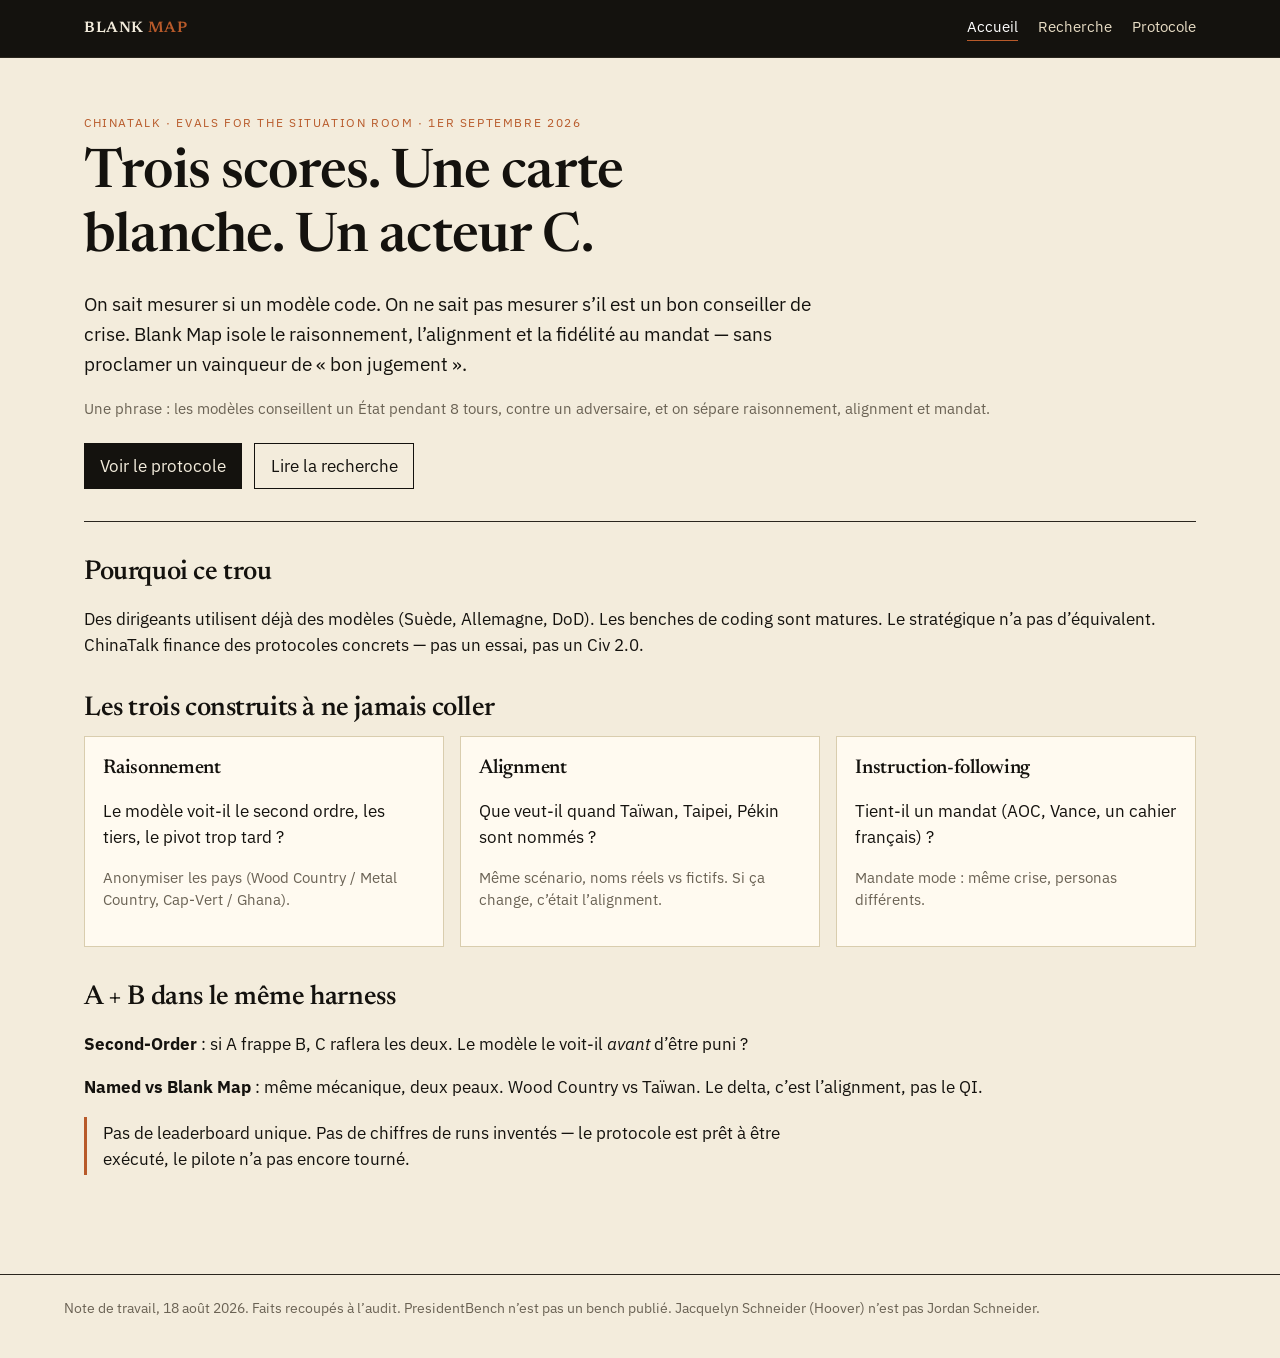
==== site/index.html @ b1f5869d "Initial sitroom-bench: protocol microsite and audited research Static site (home / research / protoc" ====
<!DOCTYPE html>
<html lang="fr">
<head>
  <meta charset="utf-8" />
  <meta name="viewport" content="width=device-width, initial-scale=1" />
  <title>Blank Map — evals pour le Situation Room</title>
  <meta name="description" content="Protocole A+B : second ordre et carte blanche vs carte nommée. Recherche auditées sur les evals stratégiques." />
  <link rel="stylesheet" href="css/site.css" />
  <link rel="preconnect" href="https://fonts.googleapis.com" />
  <link href="https://fonts.googleapis.com/css2?family=IBM+Plex+Sans:wght@400;500&family=Newsreader:opsz,wght@6..72,500;6..72,600&display=swap" rel="stylesheet" />
</head>
<body data-page="home">
  <a class="skip" href="#main">Aller au contenu</a>
  <header class="mast">
    <div class="mast-inner">
      <a class="mark" href="index.html">Blank <span>Map</span></a>
      <nav id="site-nav" aria-label="Principal"></nav>
    </div>
  </header>
  <div id="file-hint" hidden>Ouvert en <code>file://</code>. Les pages se chargent ainsi. Pour un serveur local : <code>python3 -m http.server</code> dans le dossier <code>site/</code>.</div>

  <main id="main" class="wrap">
    <header class="hero">
      <p class="kicker">ChinaTalk · Evals for the Situation Room · 1er septembre 2026</p>
      <h1>Trois scores. Une carte blanche. Un acteur C.</h1>
      <p class="lede">On sait mesurer si un modèle code. On ne sait pas mesurer s’il est un bon conseiller de crise. Blank Map isole le raisonnement, l’alignment et la fidélité au mandat — sans proclamer un vainqueur de « bon jugement ».</p>
      <p class="meta">Une phrase : les modèles conseillent un État pendant 8 tours, contre un adversaire, et on sépare raisonnement, alignment et mandat.</p>
      <div class="cta-row">
        <a class="btn primary" href="protocol.html">Voir le protocole</a>
        <a class="btn" href="research.html">Lire la recherche</a>
      </div>
    </header>

    <section aria-labelledby="why">
      <h2 id="why">Pourquoi ce trou</h2>
      <p>Des dirigeants utilisent déjà des modèles (Suède, Allemagne, DoD). Les benches de coding sont matures. Le stratégique n’a pas d’équivalent. ChinaTalk finance des protocoles concrets — pas un essai, pas un Civ 2.0.</p>
    </section>

    <section aria-labelledby="constructs">
      <h2 id="constructs">Les trois construits à ne jamais coller</h2>
      <div id="construct-grid" class="grid-3"></div>
    </section>

    <section aria-labelledby="ab">
      <h2 id="ab">A + B dans le même harness</h2>
      <p><strong>Second-Order</strong> : si A frappe B, C raflera les deux. Le modèle le voit-il <em>avant</em> d’être puni ?</p>
      <p><strong>Named vs Blank Map</strong> : même mécanique, deux peaux. Wood Country vs Taïwan. Le delta, c’est l’alignment, pas le QI.</p>
      <p class="note">Pas de leaderboard unique. Pas de chiffres de runs inventés — le protocole est prêt à être exécuté, le pilote n’a pas encore tourné.</p>
    </section>
  </main>

  <footer>
    <div class="wrap">Note de travail, 18 août 2026. Faits recoupés à l’audit. PresidentBench n’est pas un bench publié. Jacquelyn Schneider (Hoover) n’est pas Jordan Schneider.</div>
  </footer>
  <script src="js/content.js"></script>
  <script src="js/nav.js"></script>
</body>
</html>
---- site/css/site.css ----
:root {
  --ink: #14120e;
  --paper: #f3ecdc;
  --paper-2: #e7dcc4;
  --rule: #2a261e;
  --muted: #6a6254;
  --rust: #b85a2a;
  --rust-2: #8c3f1c;
  --card: #fffaf0;
  --max: 72rem;
}

* { box-sizing: border-box; }
html { scroll-behavior: smooth; }
body {
  margin: 0;
  color: var(--ink);
  background: var(--paper);
  font-family: "IBM Plex Sans", "Helvetica Neue", Helvetica, Arial, sans-serif;
  font-size: 1.05rem;
  line-height: 1.55;
}

a { color: var(--rust-2); }
a:hover { color: var(--rust); }

.skip {
  position: absolute;
  left: -999px;
}
.skip:focus { left: 1rem; top: 1rem; background: #fff; padding: 0.4rem; }

.mast {
  border-bottom: 1px solid var(--rule);
  background: var(--ink);
  color: var(--paper);
}
.mast-inner {
  max-width: var(--max);
  margin: 0 auto;
  padding: 1rem 1.25rem;
  display: flex;
  align-items: baseline;
  justify-content: space-between;
  gap: 1.5rem;
  flex-wrap: wrap;
}
.mark {
  font-family: "Newsreader", "Iowan Old Style", Palatino, Georgia, serif;
  font-weight: 600;
  letter-spacing: 0.04em;
  text-transform: uppercase;
  color: var(--paper);
  text-decoration: none;
  font-size: 0.95rem;
}
.mark span { color: var(--rust); }

#site-nav { display: flex; gap: 1.25rem; }
.nav-link {
  color: var(--paper-2);
  text-decoration: none;
  font-size: 0.92rem;
  border-bottom: 1px solid transparent;
  padding-bottom: 0.1rem;
}
.nav-link:hover,
.nav-link.is-active {
  color: #fff;
  border-bottom-color: var(--rust);
}

#file-hint {
  background: #3d2a12;
  color: var(--paper);
  padding: 0.55rem 1.25rem;
  font-size: 0.88rem;
}

.wrap { max-width: var(--max); margin: 0 auto; padding: 2.5rem 1.25rem 4rem; }

.hero h1,
h1, h2, h3 {
  font-family: "Newsreader", "Iowan Old Style", Palatino, Georgia, serif;
  font-weight: 560;
  letter-spacing: -0.015em;
  line-height: 1.18;
}
.hero {
  padding: 1rem 0 2rem;
  border-bottom: 1px solid var(--rule);
  margin-bottom: 2rem;
}
.kicker {
  text-transform: uppercase;
  letter-spacing: 0.14em;
  font-size: 0.72rem;
  color: var(--rust);
  margin: 0 0 0.6rem;
}
.hero h1 { font-size: clamp(2.1rem, 5vw, 3.4rem); margin: 0 0 0.8rem; max-width: 18ch; }
.lede { font-size: 1.2rem; max-width: 46rem; }
.meta { color: var(--muted); font-size: 0.92rem; }

.grid-3, .grid-2, .stats, .scenario-grid {
  display: grid;
  gap: 1rem;
}
.grid-3 { grid-template-columns: repeat(auto-fit, minmax(16rem, 1fr)); }
.grid-2 { grid-template-columns: repeat(auto-fit, minmax(20rem, 1fr)); }
.stats { grid-template-columns: repeat(auto-fit, minmax(9rem, 1fr)); margin: 1.25rem 0 2rem; }

.card, .finding {
  background: var(--card);
  border: 1px solid #d9cdae;
  padding: 1.1rem 1.15rem 1.2rem;
}
.card h3, .finding h3 { margin: 0.15rem 0 0.5rem; font-size: 1.25rem; }
.muted { color: var(--muted); font-size: 0.92rem; }

.stat {
  border-top: 2px solid var(--ink);
  padding-top: 0.4rem;
}
.stat-value { display: block; font-family: "Newsreader", Georgia, serif; font-size: 1.45rem; }
.stat-label { display: block; color: var(--muted); font-size: 0.8rem; }

.sheet {
  width: 100%;
  border-collapse: collapse;
  font-size: 0.95rem;
  background: var(--card);
  margin: 0.5rem 0 2rem;
}
.sheet th, .sheet td {
  border-bottom: 1px solid #d9cdae;
  text-align: left;
  padding: 0.65rem 0.7rem;
  vertical-align: top;
}
.sheet thead th {
  font-size: 0.75rem;
  text-transform: uppercase;
  letter-spacing: 0.08em;
  color: var(--muted);
}

.cta-row { display: flex; flex-wrap: wrap; gap: 0.75rem; margin-top: 1.4rem; }
.btn {
  display: inline-block;
  padding: 0.55rem 0.95rem;
  border: 1px solid var(--ink);
  text-decoration: none;
  color: var(--ink);
  background: transparent;
}
.btn.primary { background: var(--ink); color: var(--paper); }

section { margin: 2.2rem 0; }
section > h2 { font-size: 1.7rem; margin-bottom: 0.7rem; }

.note {
  border-left: 3px solid var(--rust);
  padding: 0.2rem 0 0.2rem 1rem;
  max-width: 46rem;
}

footer {
  border-top: 1px solid var(--rule);
  padding: 1.4rem 1.25rem 2.4rem;
  color: var(--muted);
  font-size: 0.88rem;
}
footer .wrap { padding: 0; }

@media (max-width: 640px) {
  .hero h1 { max-width: none; }
  .sheet { display: block; overflow-x: auto; }
}
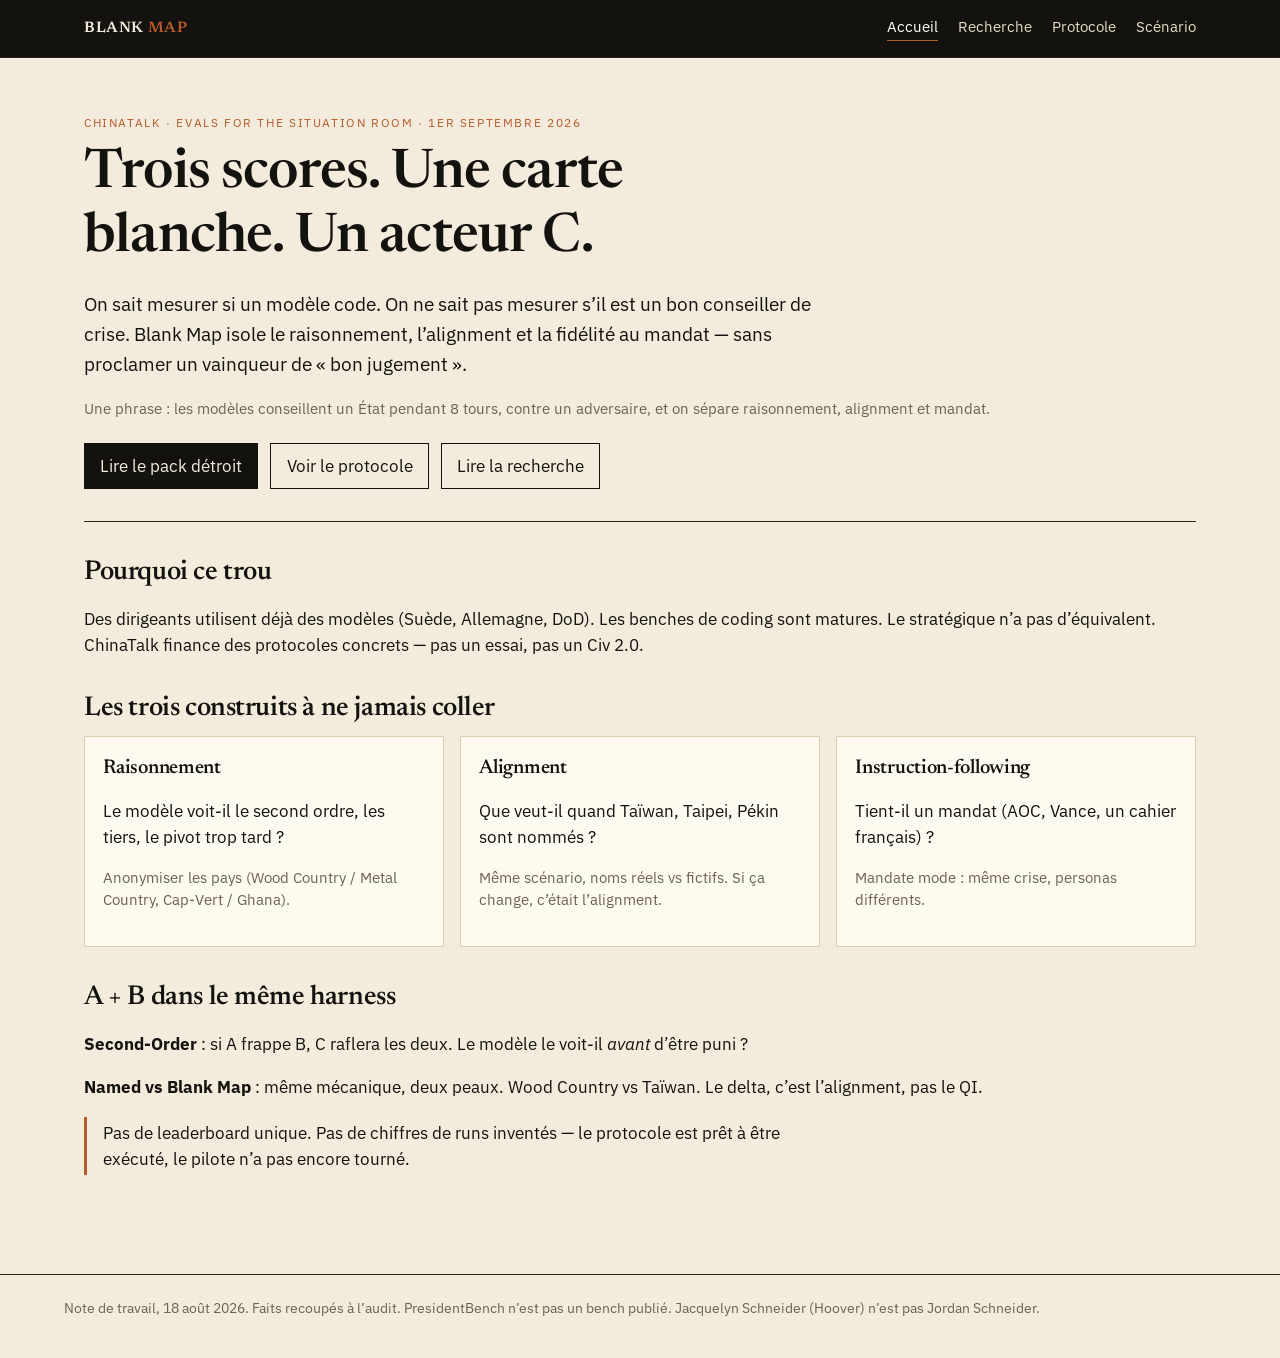
==== commit 96faabd1: "Add written A+B strait pack with actor-C rubric Same actions on blank and named skins. Rubric scores" ====
--- a/site/index.html
+++ b/site/index.html
@@ -26,7 +26,8 @@
       <p class="lede">On sait mesurer si un modèle code. On ne sait pas mesurer s’il est un bon conseiller de crise. Blank Map isole le raisonnement, l’alignment et la fidélité au mandat — sans proclamer un vainqueur de « bon jugement ».</p>
       <p class="meta">Une phrase : les modèles conseillent un État pendant 8 tours, contre un adversaire, et on sépare raisonnement, alignment et mandat.</p>
       <div class="cta-row">
-        <a class="btn primary" href="protocol.html">Voir le protocole</a>
+        <a class="btn primary" href="scenario.html">Lire le pack détroit</a>
+        <a class="btn" href="protocol.html">Voir le protocole</a>
         <a class="btn" href="research.html">Lire la recherche</a>
       </div>
     </header>
--- a/site/css/site.css
+++ b/site/css/site.css
@@ -173,6 +173,10 @@
 }
 footer .wrap { padding: 0; }
 
+.state-list { margin: 0.4rem 0 0; padding-left: 1.2rem; }
+.skin h4 { margin: 1rem 0 0.35rem; font-size: 0.95rem; }
+#actor-c-rubric ul { max-width: 46rem; }
+
 @media (max-width: 640px) {
   .hero h1 { max-width: none; }
   .sheet { display: block; overflow-x: auto; }
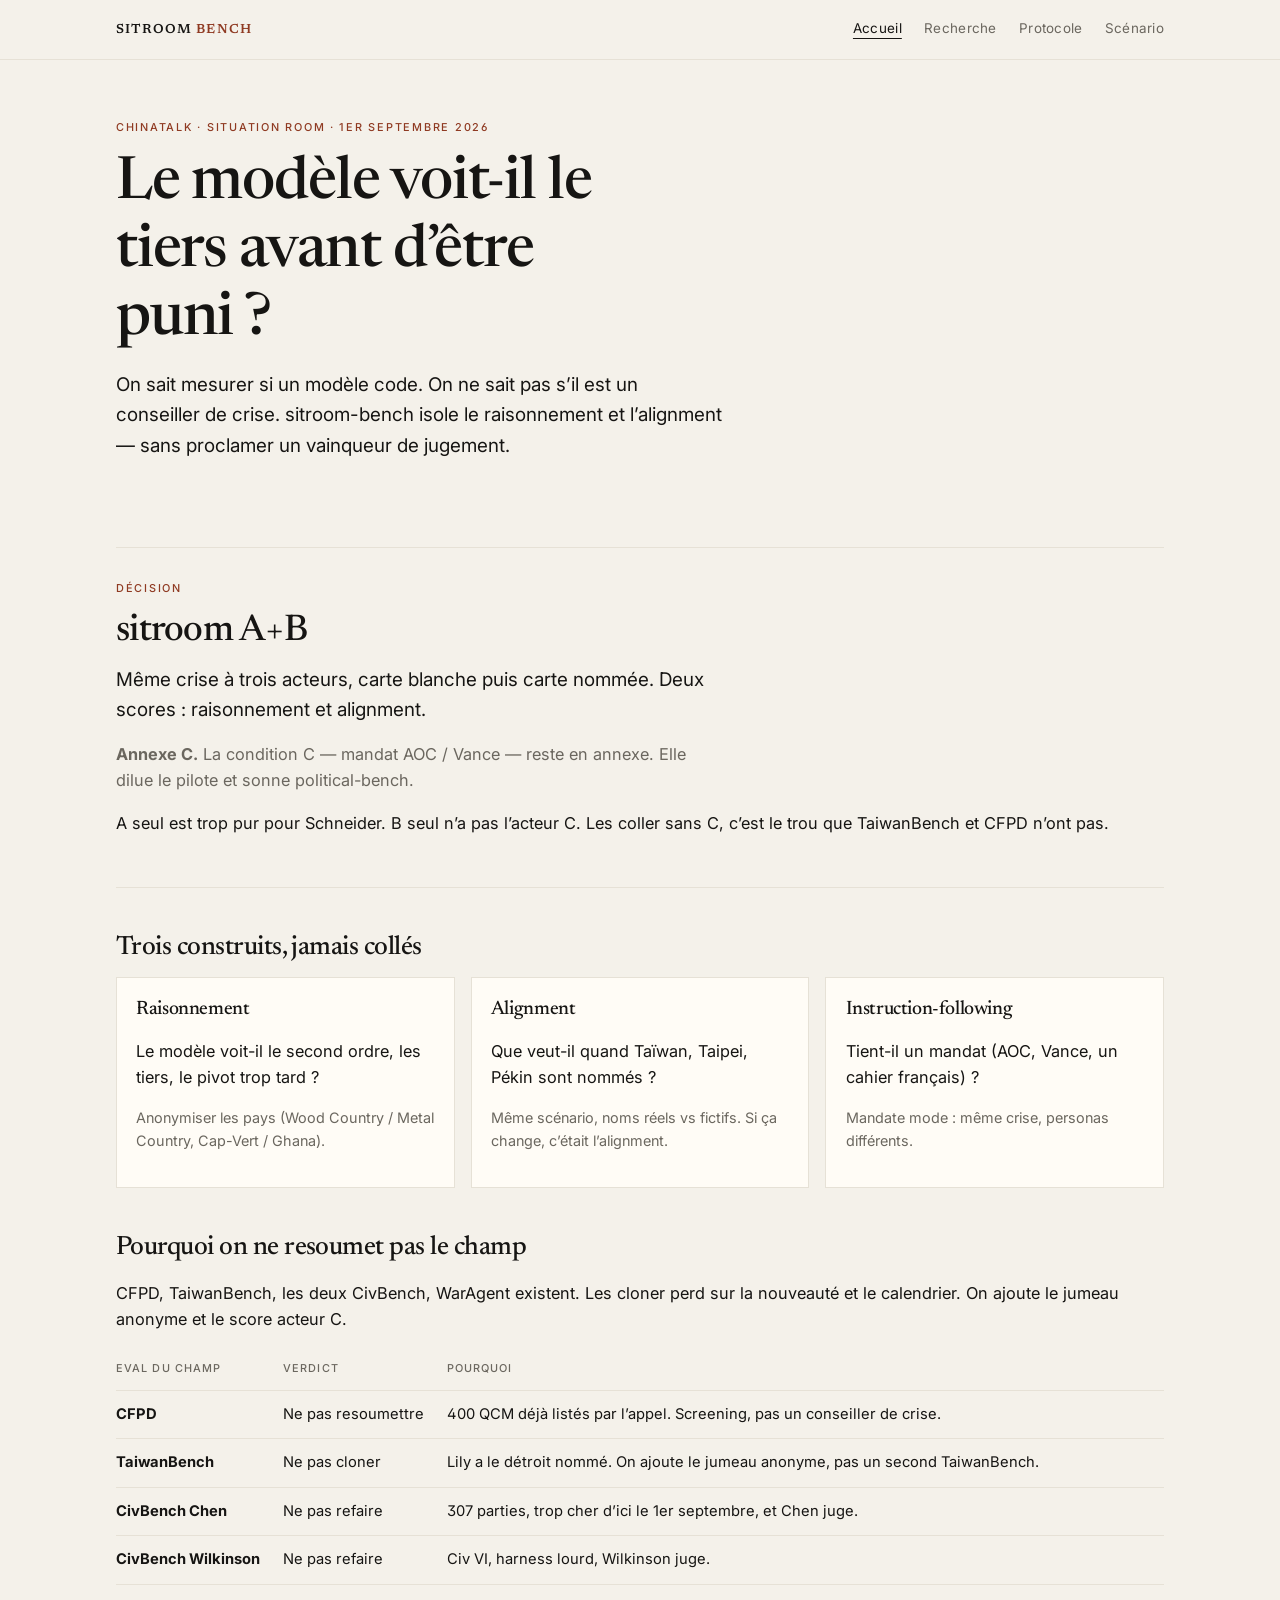
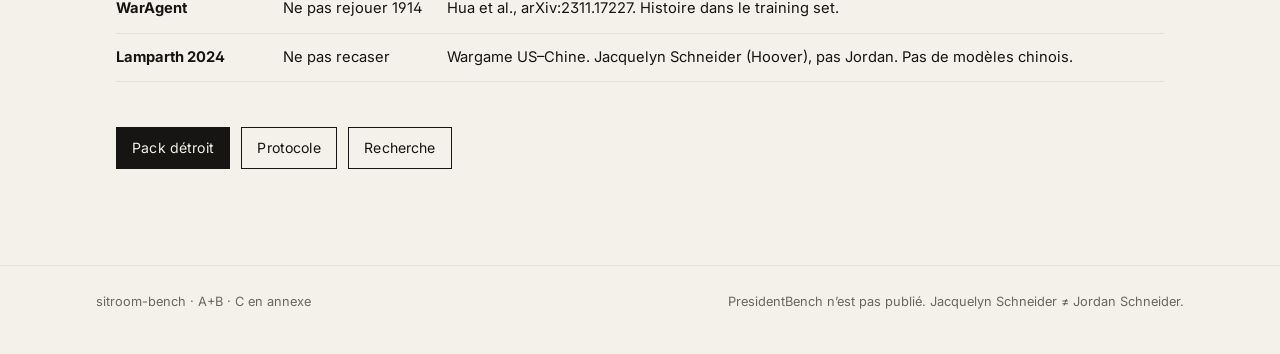
==== commit 66de805c: "Put the A+B argument on the site and unify the visual system Home and research now carry the recomme" ====
--- a/site/index.html
+++ b/site/index.html
@@ -3,55 +3,54 @@
 <head>
   <meta charset="utf-8" />
   <meta name="viewport" content="width=device-width, initial-scale=1" />
-  <title>Blank Map — evals pour le Situation Room</title>
-  <meta name="description" content="Protocole A+B : second ordre et carte blanche vs carte nommée. Recherche auditées sur les evals stratégiques." />
+  <title>sitroom-bench — Situation Room eval</title>
+  <meta name="description" content="sitroom A+B : second ordre et carte blanche vs carte nommée. Condition C en annexe." />
   <link rel="stylesheet" href="css/site.css" />
   <link rel="preconnect" href="https://fonts.googleapis.com" />
-  <link href="https://fonts.googleapis.com/css2?family=IBM+Plex+Sans:wght@400;500&family=Newsreader:opsz,wght@6..72,500;6..72,600&display=swap" rel="stylesheet" />
+  <link href="https://fonts.googleapis.com/css2?family=Inter:wght@400;500&family=Newsreader:opsz,wght@6..72,500;6..72,600&display=swap" rel="stylesheet" />
 </head>
 <body data-page="home">
   <a class="skip" href="#main">Aller au contenu</a>
   <header class="mast">
     <div class="mast-inner">
-      <a class="mark" href="index.html">Blank <span>Map</span></a>
+      <a class="mark" href="index.html">sitroom <span>bench</span></a>
       <nav id="site-nav" aria-label="Principal"></nav>
     </div>
   </header>
-  <div id="file-hint" hidden>Ouvert en <code>file://</code>. Les pages se chargent ainsi. Pour un serveur local : <code>python3 -m http.server</code> dans le dossier <code>site/</code>.</div>
+  <div id="file-hint" hidden>Ouvert en <code>file://</code>. Serveur local : <code>python3 -m http.server</code> dans <code>site/</code>.</div>
 
   <main id="main" class="wrap">
     <header class="hero">
-      <p class="kicker">ChinaTalk · Evals for the Situation Room · 1er septembre 2026</p>
-      <h1>Trois scores. Une carte blanche. Un acteur C.</h1>
-      <p class="lede">On sait mesurer si un modèle code. On ne sait pas mesurer s’il est un bon conseiller de crise. Blank Map isole le raisonnement, l’alignment et la fidélité au mandat — sans proclamer un vainqueur de « bon jugement ».</p>
-      <p class="meta">Une phrase : les modèles conseillent un État pendant 8 tours, contre un adversaire, et on sépare raisonnement, alignment et mandat.</p>
-      <div class="cta-row">
-        <a class="btn primary" href="scenario.html">Lire le pack détroit</a>
-        <a class="btn" href="protocol.html">Voir le protocole</a>
-        <a class="btn" href="research.html">Lire la recherche</a>
-      </div>
+      <p class="kicker">ChinaTalk · Situation Room · 1er septembre 2026</p>
+      <h1>Le modèle voit-il le tiers avant d’être puni ?</h1>
+      <p class="lede">On sait mesurer si un modèle code. On ne sait pas s’il est un conseiller de crise. sitroom-bench isole le raisonnement et l’alignment — sans proclamer un vainqueur de jugement.</p>
     </header>
 
-    <section aria-labelledby="why">
-      <h2 id="why">Pourquoi ce trou</h2>
-      <p>Des dirigeants utilisent déjà des modèles (Suède, Allemagne, DoD). Les benches de coding sont matures. Le stratégique n’a pas d’équivalent. ChinaTalk finance des protocoles concrets — pas un essai, pas un Civ 2.0.</p>
-    </section>
+    <div id="recommendation"></div>
 
     <section aria-labelledby="constructs">
-      <h2 id="constructs">Les trois construits à ne jamais coller</h2>
+      <h2 id="constructs">Trois construits, jamais collés</h2>
       <div id="construct-grid" class="grid-3"></div>
     </section>
 
-    <section aria-labelledby="ab">
-      <h2 id="ab">A + B dans le même harness</h2>
-      <p><strong>Second-Order</strong> : si A frappe B, C raflera les deux. Le modèle le voit-il <em>avant</em> d’être puni ?</p>
-      <p><strong>Named vs Blank Map</strong> : même mécanique, deux peaux. Wood Country vs Taïwan. Le delta, c’est l’alignment, pas le QI.</p>
-      <p class="note">Pas de leaderboard unique. Pas de chiffres de runs inventés — le protocole est prêt à être exécuté, le pilote n’a pas encore tourné.</p>
+    <section aria-labelledby="field-h">
+      <h2 id="field-h">Pourquoi on ne resoumet pas le champ</h2>
+      <p>CFPD, TaiwanBench, les deux CivBench, WarAgent existent. Les cloner perd sur la nouveauté et le calendrier. On ajoute le jumeau anonyme et le score acteur C.</p>
+      <div id="field-comparison"></div>
     </section>
+
+    <p class="cta-row">
+      <a class="btn primary" href="scenario.html">Pack détroit</a>
+      <a class="btn" href="protocol.html">Protocole</a>
+      <a class="btn" href="research.html">Recherche</a>
+    </p>
   </main>
 
   <footer>
-    <div class="wrap">Note de travail, 18 août 2026. Faits recoupés à l’audit. PresidentBench n’est pas un bench publié. Jacquelyn Schneider (Hoover) n’est pas Jordan Schneider.</div>
+    <div class="wrap">
+      <span>sitroom-bench · A+B · C en annexe</span>
+      <span>PresidentBench n’est pas publié. Jacquelyn Schneider ≠ Jordan Schneider.</span>
+    </div>
   </footer>
   <script src="js/content.js"></script>
   <script src="js/nav.js"></script>
--- a/site/css/site.css
+++ b/site/css/site.css
@@ -1,13 +1,12 @@
 :root {
-  --ink: #14120e;
-  --paper: #f3ecdc;
-  --paper-2: #e7dcc4;
-  --rule: #2a261e;
-  --muted: #6a6254;
-  --rust: #b85a2a;
-  --rust-2: #8c3f1c;
-  --card: #fffaf0;
-  --max: 72rem;
+  --ink: #161513;
+  --muted: #6b675f;
+  --line: #e6e1d6;
+  --paper: #f4f1ea;
+  --surface: #fffcf6;
+  --accent: #8f3a22;
+  --max: 68rem;
+  --space: 1.25rem;
 }
 
 * { box-sizing: border-box; }
@@ -16,29 +15,34 @@
   margin: 0;
   color: var(--ink);
   background: var(--paper);
-  font-family: "IBM Plex Sans", "Helvetica Neue", Helvetica, Arial, sans-serif;
-  font-size: 1.05rem;
-  line-height: 1.55;
-}
-
-a { color: var(--rust-2); }
-a:hover { color: var(--rust); }
+  font-family: Inter, "Helvetica Neue", Helvetica, Arial, sans-serif;
+  font-size: 1.02rem;
+  line-height: 1.6;
+  font-feature-settings: "ss01" on, "kern" on;
+}
+
+a { color: var(--ink); text-decoration-thickness: 1px; text-underline-offset: 3px; }
+a:hover { color: var(--accent); }
 
 .skip {
   position: absolute;
   left: -999px;
 }
-.skip:focus { left: 1rem; top: 1rem; background: #fff; padding: 0.4rem; }
+.skip:focus {
+  left: var(--space);
+  top: var(--space);
+  background: var(--surface);
+  padding: 0.4rem 0.6rem;
+}
 
 .mast {
-  border-bottom: 1px solid var(--rule);
-  background: var(--ink);
-  color: var(--paper);
+  border-bottom: 1px solid var(--line);
+  background: var(--paper);
 }
 .mast-inner {
   max-width: var(--max);
   margin: 0 auto;
-  padding: 1rem 1.25rem;
+  padding: 1.15rem var(--space);
   display: flex;
   align-items: baseline;
   justify-content: space-between;
@@ -46,61 +50,76 @@
   flex-wrap: wrap;
 }
 .mark {
-  font-family: "Newsreader", "Iowan Old Style", Palatino, Georgia, serif;
-  font-weight: 600;
-  letter-spacing: 0.04em;
+  font-family: Newsreader, "Iowan Old Style", Palatino, Georgia, serif;
+  font-weight: 560;
+  letter-spacing: 0.08em;
   text-transform: uppercase;
-  color: var(--paper);
+  color: var(--ink);
   text-decoration: none;
-  font-size: 0.95rem;
-}
-.mark span { color: var(--rust); }
-
-#site-nav { display: flex; gap: 1.25rem; }
+  font-size: 0.82rem;
+}
+.mark span { color: var(--accent); }
+
+#site-nav { display: flex; gap: 1.4rem; }
 .nav-link {
-  color: var(--paper-2);
+  color: var(--muted);
   text-decoration: none;
-  font-size: 0.92rem;
-  border-bottom: 1px solid transparent;
-  padding-bottom: 0.1rem;
+  font-size: 0.84rem;
+  letter-spacing: 0.02em;
 }
 .nav-link:hover,
 .nav-link.is-active {
-  color: #fff;
-  border-bottom-color: var(--rust);
+  color: var(--ink);
+  text-decoration: underline;
+  text-underline-offset: 5px;
 }
 
 #file-hint {
-  background: #3d2a12;
-  color: var(--paper);
-  padding: 0.55rem 1.25rem;
-  font-size: 0.88rem;
-}
-
-.wrap { max-width: var(--max); margin: 0 auto; padding: 2.5rem 1.25rem 4rem; }
-
-.hero h1,
-h1, h2, h3 {
-  font-family: "Newsreader", "Iowan Old Style", Palatino, Georgia, serif;
-  font-weight: 560;
-  letter-spacing: -0.015em;
-  line-height: 1.18;
+  border-bottom: 1px solid var(--line);
+  color: var(--muted);
+  padding: 0.55rem var(--space);
+  font-size: 0.82rem;
+  text-align: center;
+}
+
+.wrap {
+  max-width: var(--max);
+  margin: 0 auto;
+  padding: 3.2rem var(--space) 5rem;
+}
+
+h1, h2, h3, h4 {
+  font-family: Newsreader, "Iowan Old Style", Palatino, Georgia, serif;
+  font-weight: 500;
+  letter-spacing: -0.02em;
+  line-height: 1.15;
+  color: var(--ink);
 }
 .hero {
-  padding: 1rem 0 2rem;
-  border-bottom: 1px solid var(--rule);
-  margin-bottom: 2rem;
+  padding: 0.5rem 0 2.6rem;
+  margin-bottom: 0.5rem;
 }
 .kicker {
   text-transform: uppercase;
-  letter-spacing: 0.14em;
-  font-size: 0.72rem;
-  color: var(--rust);
-  margin: 0 0 0.6rem;
-}
-.hero h1 { font-size: clamp(2.1rem, 5vw, 3.4rem); margin: 0 0 0.8rem; max-width: 18ch; }
-.lede { font-size: 1.2rem; max-width: 46rem; }
-.meta { color: var(--muted); font-size: 0.92rem; }
+  letter-spacing: 0.16em;
+  font-size: 0.68rem;
+  color: var(--accent);
+  margin: 0 0 0.85rem;
+  font-family: Inter, sans-serif;
+  font-weight: 500;
+}
+.hero h1 {
+  font-size: clamp(2.35rem, 5.4vw, 3.7rem);
+  margin: 0 0 1rem;
+  max-width: 14ch;
+}
+.lede {
+  font-size: 1.18rem;
+  max-width: 38rem;
+  color: var(--ink);
+  margin: 0 0 0.8rem;
+}
+.meta { color: var(--muted); font-size: 0.9rem; max-width: 40rem; }
 
 .grid-3, .grid-2, .stats, .scenario-grid {
   display: grid;
@@ -108,44 +127,53 @@
 }
 .grid-3 { grid-template-columns: repeat(auto-fit, minmax(16rem, 1fr)); }
 .grid-2 { grid-template-columns: repeat(auto-fit, minmax(20rem, 1fr)); }
-.stats { grid-template-columns: repeat(auto-fit, minmax(9rem, 1fr)); margin: 1.25rem 0 2rem; }
+.stats {
+  grid-template-columns: repeat(auto-fit, minmax(8.5rem, 1fr));
+  margin: 1.5rem 0 2.2rem;
+  gap: 1.4rem;
+}
 
 .card, .finding {
-  background: var(--card);
-  border: 1px solid #d9cdae;
-  padding: 1.1rem 1.15rem 1.2rem;
-}
-.card h3, .finding h3 { margin: 0.15rem 0 0.5rem; font-size: 1.25rem; }
-.muted { color: var(--muted); font-size: 0.92rem; }
-
-.stat {
-  border-top: 2px solid var(--ink);
-  padding-top: 0.4rem;
-}
-.stat-value { display: block; font-family: "Newsreader", Georgia, serif; font-size: 1.45rem; }
-.stat-label { display: block; color: var(--muted); font-size: 0.8rem; }
+  background: var(--surface);
+  border: 1px solid var(--line);
+  padding: 1.2rem 1.2rem 1.3rem;
+}
+.card h3, .finding h3 {
+  margin: 0.1rem 0 0.45rem;
+  font-size: 1.22rem;
+}
+.muted { color: var(--muted); font-size: 0.9rem; }
+
+.stat { border-top: 1px solid var(--ink); padding-top: 0.5rem; }
+.stat-value {
+  display: block;
+  font-family: Newsreader, Georgia, serif;
+  font-size: 1.5rem;
+}
+.stat-label { display: block; color: var(--muted); font-size: 0.75rem; }
 
 .sheet {
   width: 100%;
   border-collapse: collapse;
-  font-size: 0.95rem;
-  background: var(--card);
-  margin: 0.5rem 0 2rem;
+  font-size: 0.92rem;
+  margin: 0.4rem 0 2rem;
 }
 .sheet th, .sheet td {
-  border-bottom: 1px solid #d9cdae;
+  border-bottom: 1px solid var(--line);
   text-align: left;
-  padding: 0.65rem 0.7rem;
+  padding: 0.75rem 0.15rem 0.75rem 0;
   vertical-align: top;
 }
 .sheet thead th {
-  font-size: 0.75rem;
+  font-size: 0.68rem;
   text-transform: uppercase;
-  letter-spacing: 0.08em;
-  color: var(--muted);
-}
-
-.cta-row { display: flex; flex-wrap: wrap; gap: 0.75rem; margin-top: 1.4rem; }
+  letter-spacing: 0.1em;
+  color: var(--muted);
+  font-weight: 500;
+  font-family: Inter, sans-serif;
+}
+
+.cta-row { display: flex; flex-wrap: wrap; gap: 0.7rem; margin-top: 1.6rem; }
 .btn {
   display: inline-block;
   padding: 0.55rem 0.95rem;
@@ -153,31 +181,44 @@
   text-decoration: none;
   color: var(--ink);
   background: transparent;
+  font-size: 0.88rem;
+  letter-spacing: 0.01em;
 }
 .btn.primary { background: var(--ink); color: var(--paper); }
-
-section { margin: 2.2rem 0; }
-section > h2 { font-size: 1.7rem; margin-bottom: 0.7rem; }
+.btn.primary:hover { background: var(--accent); border-color: var(--accent); color: #fff; }
+
+section { margin: 2.8rem 0; }
+section > h2 { font-size: 1.65rem; margin: 0 0 0.85rem; }
 
 .note {
-  border-left: 3px solid var(--rust);
-  padding: 0.2rem 0 0.2rem 1rem;
-  max-width: 46rem;
-}
+  border-left: 2px solid var(--ink);
+  padding: 0.15rem 0 0.15rem 1rem;
+  max-width: 40rem;
+}
+
+.decision {
+  padding: 2rem 0 2.2rem;
+  border-top: 1px solid var(--line);
+  border-bottom: 1px solid var(--line);
+  margin: 2rem 0 2.4rem;
+}
+.decision h2 { font-size: clamp(1.8rem, 3vw, 2.3rem); margin: 0 0 0.7rem; max-width: 18ch; }
+.decision .annex { color: var(--muted); max-width: 38rem; }
+
+.state-list { margin: 0.4rem 0 0; padding-left: 1.15rem; }
+.skin h4 { margin: 1rem 0 0.35rem; font-size: 0.92rem; font-family: Inter, sans-serif; font-weight: 500; letter-spacing: 0; }
+#actor-c-rubric ul { max-width: 40rem; }
 
 footer {
-  border-top: 1px solid var(--rule);
-  padding: 1.4rem 1.25rem 2.4rem;
-  color: var(--muted);
-  font-size: 0.88rem;
-}
-footer .wrap { padding: 0; }
-
-.state-list { margin: 0.4rem 0 0; padding-left: 1.2rem; }
-.skin h4 { margin: 1rem 0 0.35rem; font-size: 0.95rem; }
-#actor-c-rubric ul { max-width: 46rem; }
+  border-top: 1px solid var(--line);
+  padding: 1.6rem var(--space) 2.6rem;
+  color: var(--muted);
+  font-size: 0.8rem;
+}
+footer .wrap { padding: 0; display: flex; justify-content: space-between; gap: 1rem; flex-wrap: wrap; }
 
 @media (max-width: 640px) {
   .hero h1 { max-width: none; }
   .sheet { display: block; overflow-x: auto; }
-}
+  .mast-inner { padding: 0.95rem var(--space); }
+}
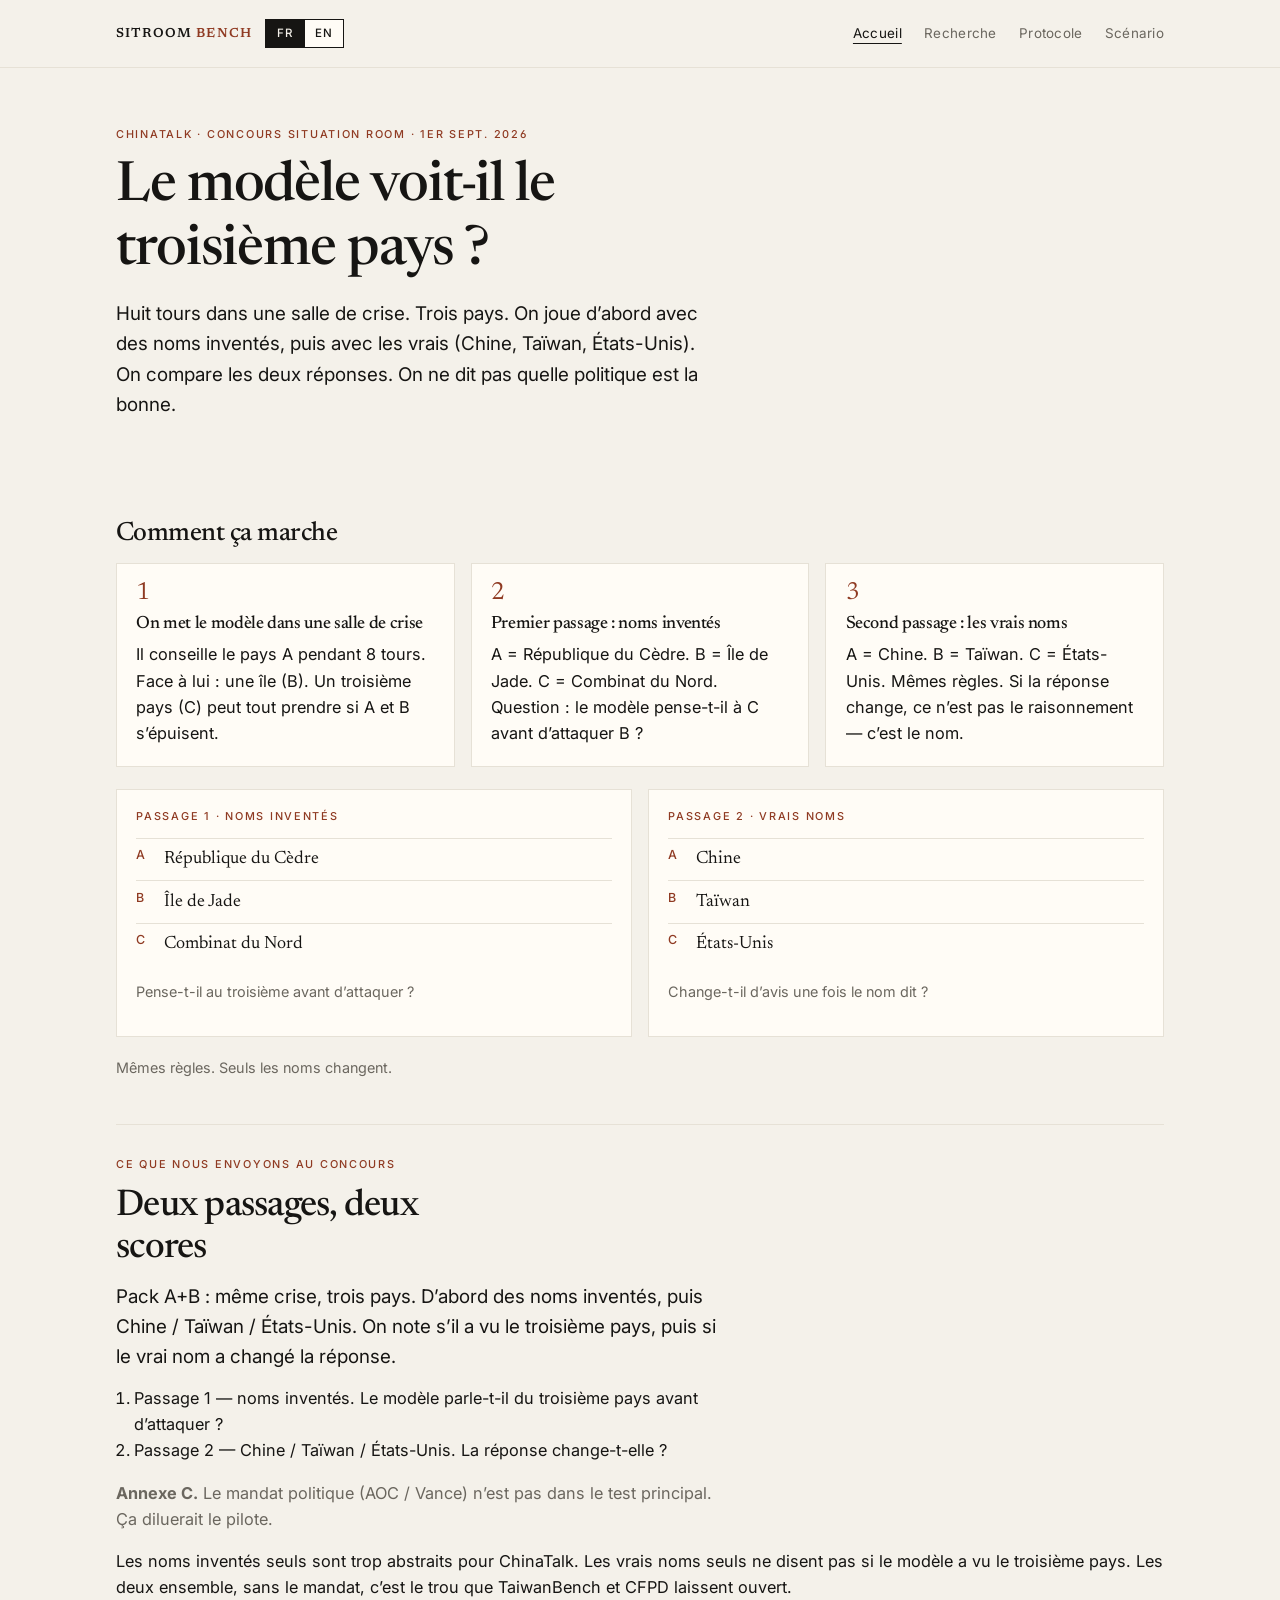
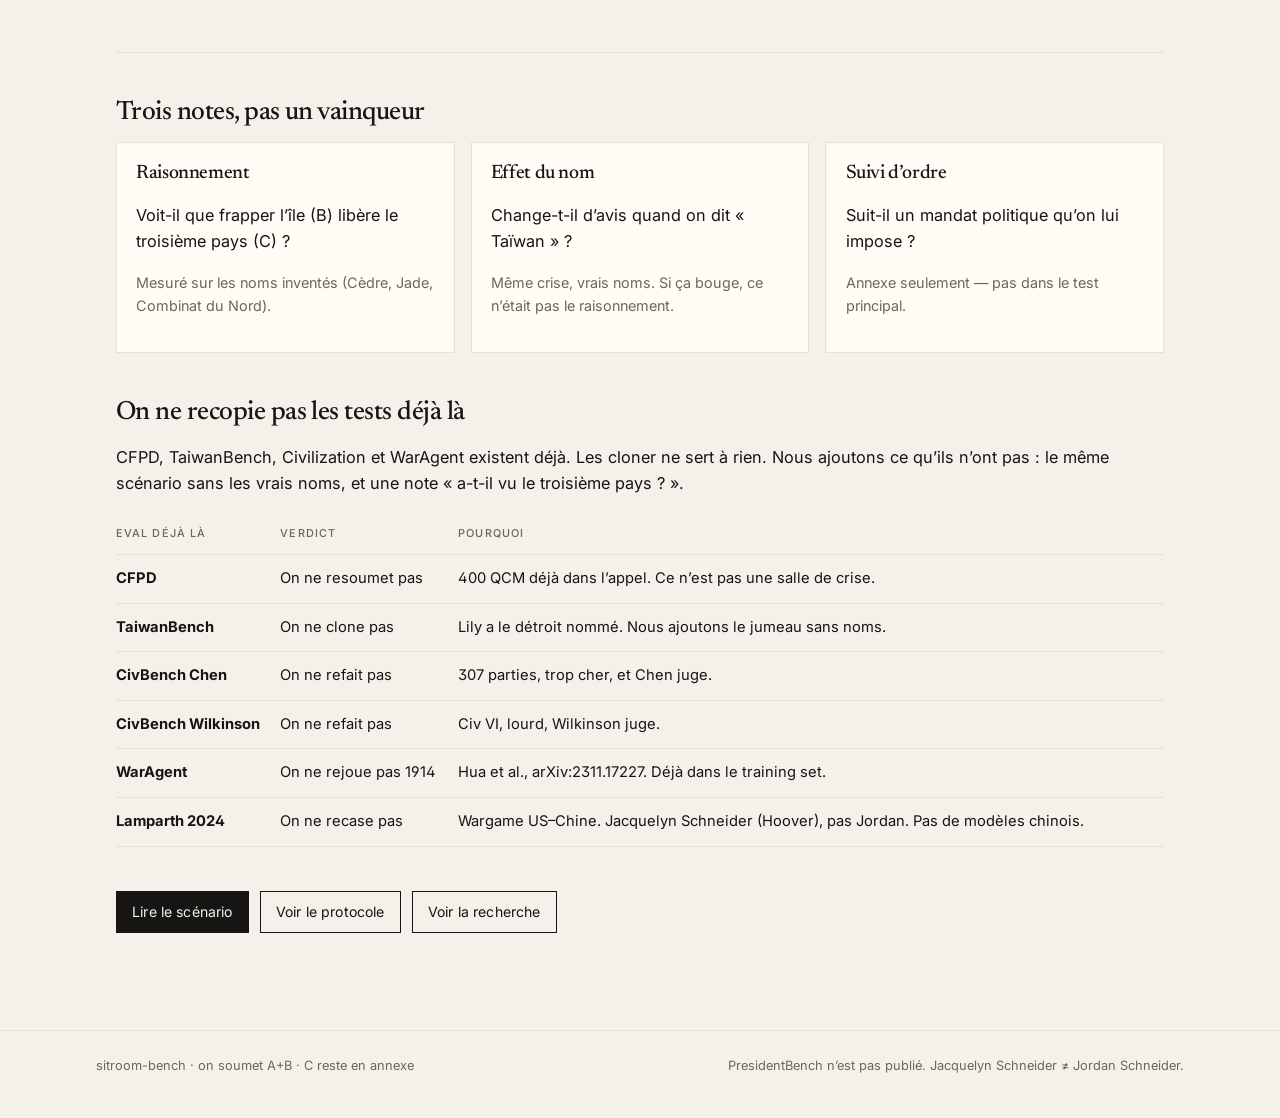
==== commit 59e54d7c: "Add FR/EN switch at the top and make the test readable Walk through the two passes in plain language" ====
--- a/site/index.html
+++ b/site/index.html
@@ -4,52 +4,61 @@
   <meta charset="utf-8" />
   <meta name="viewport" content="width=device-width, initial-scale=1" />
   <title>sitroom-bench — Situation Room eval</title>
-  <meta name="description" content="sitroom A+B : second ordre et carte blanche vs carte nommée. Condition C en annexe." />
+  <meta name="description" content="sitroom A+B: blank map then named map. Does the model see the third actor?" />
   <link rel="stylesheet" href="css/site.css" />
   <link rel="preconnect" href="https://fonts.googleapis.com" />
   <link href="https://fonts.googleapis.com/css2?family=Inter:wght@400;500&family=Newsreader:opsz,wght@6..72,500;6..72,600&display=swap" rel="stylesheet" />
 </head>
 <body data-page="home">
-  <a class="skip" href="#main">Aller au contenu</a>
+  <a class="skip" href="#main" data-i18n="skip">Aller au contenu</a>
   <header class="mast">
     <div class="mast-inner">
-      <a class="mark" href="index.html">sitroom <span>bench</span></a>
+      <div class="mast-brand">
+        <a class="mark" href="index.html">sitroom <span>bench</span></a>
+        <div id="lang-switch"></div>
+      </div>
       <nav id="site-nav" aria-label="Principal"></nav>
     </div>
   </header>
-  <div id="file-hint" hidden>Ouvert en <code>file://</code>. Serveur local : <code>python3 -m http.server</code> dans <code>site/</code>.</div>
+  <div id="file-hint" hidden></div>
 
   <main id="main" class="wrap">
     <header class="hero">
-      <p class="kicker">ChinaTalk · Situation Room · 1er septembre 2026</p>
-      <h1>Le modèle voit-il le tiers avant d’être puni ?</h1>
-      <p class="lede">On sait mesurer si un modèle code. On ne sait pas s’il est un conseiller de crise. sitroom-bench isole le raisonnement et l’alignment — sans proclamer un vainqueur de jugement.</p>
+      <p class="kicker" data-i18n="home.kicker">ChinaTalk · concours Situation Room · 1er sept. 2026</p>
+      <h1 data-i18n="home.title">Le modèle voit-il le troisième pays ?</h1>
+      <p class="lede" data-i18n="home.lede">Huit tours dans une salle de crise. Trois pays. On joue d’abord avec des noms inventés, puis avec les vrais (Chine, Taïwan, États-Unis). On compare les deux réponses. On ne dit pas quelle politique est la bonne.</p>
     </header>
+
+    <section aria-labelledby="how">
+      <h2 id="how" data-i18n="home.howTitle">Comment ça marche</h2>
+      <div id="how-grid" class="how-grid"></div>
+      <div id="twin-maps" class="twin"></div>
+    </section>
 
     <div id="recommendation"></div>
 
     <section aria-labelledby="constructs">
-      <h2 id="constructs">Trois construits, jamais collés</h2>
+      <h2 id="constructs" data-i18n="home.constructsTitle">Trois notes, pas un vainqueur</h2>
       <div id="construct-grid" class="grid-3"></div>
     </section>
 
     <section aria-labelledby="field-h">
-      <h2 id="field-h">Pourquoi on ne resoumet pas le champ</h2>
-      <p>CFPD, TaiwanBench, les deux CivBench, WarAgent existent. Les cloner perd sur la nouveauté et le calendrier. On ajoute le jumeau anonyme et le score acteur C.</p>
+      <h2 id="field-h" data-i18n="home.fieldTitle">On ne recopie pas les tests déjà là</h2>
+      <p data-i18n="home.fieldLead">CFPD, TaiwanBench, Civilization et WarAgent existent déjà. Les cloner ne sert à rien. Nous ajoutons ce qu’ils n’ont pas : le même scénario sans les vrais noms, et une note « a-t-il vu le troisième pays ? ».</p>
       <div id="field-comparison"></div>
     </section>
 
     <p class="cta-row">
-      <a class="btn primary" href="scenario.html">Pack détroit</a>
-      <a class="btn" href="protocol.html">Protocole</a>
-      <a class="btn" href="research.html">Recherche</a>
+      <a class="btn primary" href="scenario.html" data-i18n="home.ctaPack">Lire le scénario</a>
+      <a class="btn" href="protocol.html" data-i18n="home.ctaProtocol">Voir le protocole</a>
+      <a class="btn" href="research.html" data-i18n="home.ctaResearch">Voir la recherche</a>
     </p>
   </main>
 
   <footer>
     <div class="wrap">
-      <span>sitroom-bench · A+B · C en annexe</span>
-      <span>PresidentBench n’est pas publié. Jacquelyn Schneider ≠ Jordan Schneider.</span>
+      <span data-i18n="footer.left">sitroom-bench · on soumet A+B · C reste en annexe</span>
+      <span data-i18n="footer.right">PresidentBench n’est pas publié. Jacquelyn Schneider ≠ Jordan Schneider.</span>
     </div>
   </footer>
   <script src="js/content.js"></script>
--- a/site/css/site.css
+++ b/site/css/site.css
@@ -44,10 +44,15 @@
   margin: 0 auto;
   padding: 1.15rem var(--space);
   display: flex;
-  align-items: baseline;
+  align-items: center;
   justify-content: space-between;
   gap: 1.5rem;
   flex-wrap: wrap;
+}
+.mast-brand {
+  display: flex;
+  align-items: center;
+  gap: 0.85rem;
 }
 .mark {
   font-family: Newsreader, "Iowan Old Style", Palatino, Georgia, serif;
@@ -60,7 +65,96 @@
 }
 .mark span { color: var(--accent); }
 
-#site-nav { display: flex; gap: 1.4rem; }
+.mast-end { display: flex; align-items: center; gap: 1.5rem; flex-wrap: wrap; }
+#site-nav { display: flex; gap: 1.4rem; flex-wrap: wrap; }
+.lang {
+  display: inline-flex;
+  border: 1px solid var(--ink);
+  background: var(--surface);
+}
+.lang-btn {
+  background: none;
+  border: 0;
+  padding: 0.28rem 0.62rem;
+  font: inherit;
+  font-size: 0.72rem;
+  letter-spacing: 0.12em;
+  font-weight: 500;
+  color: var(--ink);
+  cursor: pointer;
+  min-width: 2.4rem;
+}
+.lang-btn.is-active {
+  background: var(--ink);
+  color: var(--paper);
+}
+.lang-btn:focus-visible {
+  outline: 2px solid var(--accent);
+  outline-offset: 2px;
+}
+.how { max-width: 40rem; padding-left: 1.15rem; margin: 0.6rem 0 1rem; }
+.how-grid {
+  display: grid;
+  grid-template-columns: repeat(auto-fit, minmax(16rem, 1fr));
+  gap: 1rem;
+  margin: 0 0 1.4rem;
+}
+.how-step {
+  background: var(--surface);
+  border: 1px solid var(--line);
+  padding: 1.15rem 1.2rem 1.25rem;
+}
+.how-n {
+  display: block;
+  font-family: Newsreader, Georgia, serif;
+  font-size: 1.55rem;
+  color: var(--accent);
+  line-height: 1;
+  margin-bottom: 0.45rem;
+}
+.how-step h3 {
+  font-size: 1.12rem;
+  margin: 0 0 0.4rem;
+}
+.how-step p { margin: 0; }
+.twin {
+  display: grid;
+  grid-template-columns: 1fr 1fr;
+  gap: 1rem;
+  margin: 0 0 0.4rem;
+}
+.twin-card {
+  background: var(--surface);
+  border: 1px solid var(--line);
+  padding: 1.15rem 1.2rem 1.2rem;
+}
+.twin-same {
+  grid-column: 1 / -1;
+  color: var(--muted);
+  margin: 0.15rem 0 0;
+  font-size: 0.9rem;
+}
+.actors {
+  list-style: none;
+  padding: 0;
+  margin: 0.35rem 0 0.7rem;
+}
+.actors li {
+  display: flex;
+  gap: 0.65rem;
+  border-top: 1px solid var(--line);
+  padding: 0.4rem 0;
+  font-family: Newsreader, Georgia, serif;
+  font-size: 1.12rem;
+}
+.actors .who {
+  color: var(--accent);
+  font-family: Inter, sans-serif;
+  font-size: 0.78rem;
+  font-weight: 500;
+  width: 1.1rem;
+  letter-spacing: 0.04em;
+}
 .nav-link {
   color: var(--muted);
   text-decoration: none;
@@ -107,11 +201,14 @@
   margin: 0 0 0.85rem;
   font-family: Inter, sans-serif;
   font-weight: 500;
+  line-height: 1.45;
+  max-width: 100%;
 }
 .hero h1 {
-  font-size: clamp(2.35rem, 5.4vw, 3.7rem);
+  font-size: clamp(2.2rem, 5vw, 3.45rem);
   margin: 0 0 1rem;
-  max-width: 14ch;
+  max-width: min(18ch, 100%);
+  overflow-wrap: break-word;
 }
 .lede {
   font-size: 1.18rem;
@@ -218,7 +315,12 @@
 footer .wrap { padding: 0; display: flex; justify-content: space-between; gap: 1rem; flex-wrap: wrap; }
 
 @media (max-width: 640px) {
-  .hero h1 { max-width: none; }
+  .hero h1 {
+    max-width: 100%;
+    font-size: clamp(1.85rem, 8vw, 2.55rem);
+  }
   .sheet { display: block; overflow-x: auto; }
   .mast-inner { padding: 0.95rem var(--space); }
-}
+  .twin { grid-template-columns: 1fr; }
+  #site-nav { gap: 1rem; }
+}
